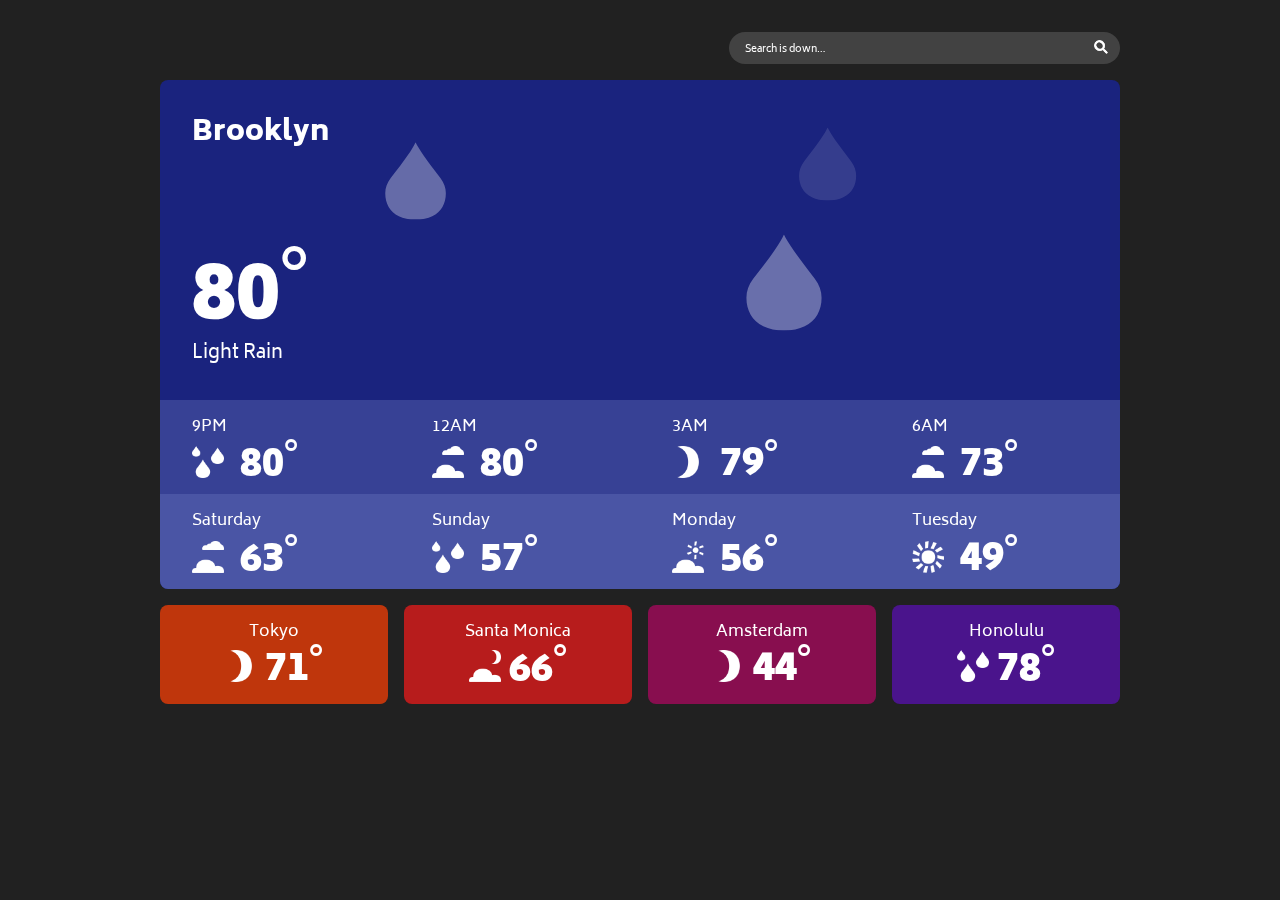
==== index.html @ 5db5c715 "stable release" ====
<!doctype html>
<html class="no-js" lang="">

<head>
	<meta charset="utf-8">
	<meta http-equiv="x-ua-compatible" content="ie=edge">
	<title>Weather App</title>
	<meta name="description" content="Simple weather app">
	<meta name="viewport" content="width=device-width, initial-scale=1, shrink-to-fit=no">

	<link rel="manifest" href="site.webmanifest">
	<link rel="apple-touch-icon" href="icon.png">
	<!-- Place favicon.ico in the root directory -->


	<link href="https://fonts.googleapis.com/css?family=Biryani:400,900" rel="stylesheet">
	<link rel="stylesheet" href="css/normalize.css">
	<link rel="stylesheet" href="css/main.css">
</head>

<body class="">
	<!--[if lte IE 9]>
		<p class="browserupgrade">You are using an <strong>outdated</strong> browser. Please <a href="https://browsehappy.com/">upgrade your browser</a> to improve your experience and security.</p>
	<![endif]-->

	<!-- Add your site or application content here -->
	
	<div id="largeBgImage">
	</div>
	<!-- /#largeBgImage -->

	<ul id="cardHolder" city="Holder">
		<li id="searchBox">
			<form id="searchUI" action="">
				<input type="text" id="searchTextbox" placeholder="Search is down…" value="Search is down…">
				
				<button id="searchToggle">
					<img id="iconSearch" src="img/search.png" alt="">
					<img id="iconClose" src="img/close.png" alt="">
				</button>
			</form>
			

			<h4>Favorite Cities</h4>
		</li>
		<li class="card" id="cardTokyo" city="Tokyo"></li>
		<li class="card" id="cardSantaMonica" city="SantaMonica"></li>
		<li class="card" id="cardAmsterdam" city="Amsterdam"></li>
		<li class="card" id="cardHonolulu" city="Honolulu"></li>
		<li class="card active" id="cardBrooklyn" city="Brooklyn">
			
		</li>
	</ul>
	<!-- /#cardHolder -->



	<script src="js/vendor/modernizr-3.6.0.min.js"></script>
	<script src="js/vendor/jquery-3.3.1.min.js"></script>
	<script src="js/vendor/rainbowvis.js"></script>
	<script src="js/plugins.js"></script>
	<script src="js/sampleData.js"></script>
	<script src="js/vectors.js"></script>
	<script src="js/main.min.js"></script>

</body>

</html>
---- css/main.css ----
/*! HTML5 Boilerplate v6.1.0 | MIT License | https://html5boilerplate.com/ */html{color:#222;font-size:1em;line-height:1.4}::-moz-selection{background:#b3d4fc;text-shadow:none}::selection{background:#b3d4fc;text-shadow:none}hr{display:block;height:1px;border:0;border-top:1px solid #ccc;margin:1em 0;padding:0}audio,canvas,iframe,img,svg,video{vertical-align:middle}fieldset{border:0;margin:0;padding:0}textarea{resize:vertical}.browserupgrade{margin:0.2em 0;background:#ccc;color:#000;padding:0.2em 0}body{font-family:'Biryani', sans-serif;font-weight:400;background-color:#212121}.textColorLight{color:#fff}.textColorDark{color:#000}img.weatherIcon{width:2rem;height:2rem;margin-top:-0.5rem}.weatherTemp{clear:none;display:inline-block;font-weight:900;font-size:1.5rem;line-height:1.5rem;padding-left:0.75rem}h1,h2,h3,h4,h5,h6{font-weight:400;margin:0;padding:0}h1{font-weight:900;font-size:1.75rem;line-height:1.75rem}h2{line-height:1.75rem}sup{font-weight:400}ul{list-style:none;margin:0;padding:0}#largeBgImage{display:none}ul#cardHolder{display:grid;grid-template-columns:repeat(12, 1fr);grid-template-rows:15px 15px 15px 15px auto;grid-column-gap:2rem;margin:15px 0;color:#fff}ul#cardHolder #searchBox{grid-column:10 / span 2;grid-row:1;width:3rem;height:3rem;padding-top:0.75rem;background-color:transparent;z-index:10}ul#cardHolder #searchBox #searchUI{display:flex;flex-direction:row;justify-content:space-between;margin:0}ul#cardHolder #searchBox #searchUI #searchTextbox{display:none;flex-grow:2;background-color:#424242;color:#fff;border-radius:1rem;border:0;margin-right:1rem;padding:1.25rem 1rem 1rem}ul#cardHolder #searchBox #searchUI #searchToggle{padding:1rem;border-radius:3rem;border:0;background-color:#E65100;box-shadow:0 0 8px 4px rgba(0,0,0,0.1);cursor:pointer}ul#cardHolder #searchBox #searchUI #searchToggle img{width:1.5rem;height:1.5rem}ul#cardHolder #searchBox #searchUI #searchToggle #iconSearch{display:inline}ul#cardHolder #searchBox #searchUI #searchToggle #iconClose{display:none}ul#cardHolder #searchBox h4{display:none;margin:2rem 0 0 1rem}ul#cardHolder li.card{grid-column:1 / span 12;border-radius:8px;overflow:hidden;height:30px;display:grid;grid-template-columns:1fr;-webkit-transition:height 250ms linear;-moz-transition:height 250ms linear;-ms-transition:height 250ms linear;-o-transition:height 250ms linear;transition:height 250ms linear}ul#cardHolder li.card canvas{grid-row:1;grid-column:1;z-index:1;display:none}ul#cardHolder li.card .cardHeader{grid-row:1;grid-column:1;z-index:2;display:none;padding:2.5rem 2rem 2rem}ul#cardHolder li.card .cardHeader .weatherIcon{display:none}ul#cardHolder li.card #extendedForecast{grid-row:2}ul#cardHolder li.card #extendedForecast li{background-color:#ddd;display:flex;flex-direction:row;justify-content:space-between;align-items:baseline;padding:1.5rem 1.5rem 1.25rem 2rem}ul#cardHolder li.card #extendedForecast li:nth-child(8){border-radius:0 0 8px 8px}ul#cardHolder li.card.active canvas{display:block}ul#cardHolder li.card.active .cardHeader{display:block;display:flex;flex-direction:column;justify-content:space-between}ul#cardHolder li.card.active .cardHeader .weatherTemp{font-size:5rem;line-height:5rem;padding-left:0}ul#cardHolder #cardTokyo{grid-row:1;background-color:#BF360C;z-index:1}ul#cardHolder #cardSantaMonica{grid-row:2;background-color:#B71C1C;z-index:2}ul#cardHolder #cardAmsterdam{grid-row:3;background-color:#880E4F;z-index:3}ul#cardHolder #cardHonolulu{grid-row:4;background-color:#4a148c;z-index:4}ul#cardHolder #cardBrooklyn{grid-row:5;background-color:#1A237E;z-index:5;height:auto;overflow:visible}body.searchMode ul#cardHolder{grid-template-rows:auto}body.searchMode ul#cardHolder #searchBox{grid-column:1 / span 12;grid-row:1;width:auto;height:auto;padding:1rem}body.searchMode ul#cardHolder #searchBox #searchUI #searchTextbox{display:inline-block}body.searchMode ul#cardHolder #searchBox #searchUI #searchButton{display:block;box-shadow:none;border-radius:0 1rem 1rem 0}body.searchMode ul#cardHolder #searchBox #searchUI #searchToggle{background-color:transparent;padding:0}body.searchMode ul#cardHolder #searchBox #searchUI #searchToggle #iconSearch{display:none}body.searchMode ul#cardHolder #searchBox #searchUI #searchToggle #iconClose{display:inline}body.searchMode ul#cardHolder #searchBox h4{display:block}body.searchMode ul#cardHolder li.card,body.searchMode ul#cardHolder li.card.active{height:auto;overflow:visible;border-radius:0;box-shadow:none;cursor:pointer}body.searchMode ul#cardHolder li.card .cardHeader,body.searchMode ul#cardHolder li.card.active .cardHeader{display:flex;flex-direction:row;justify-content:space-between;align-items:baseline;padding:1.5rem 1.5rem 1.25rem 2rem}body.searchMode ul#cardHolder li.card .cardHeader h1,body.searchMode ul#cardHolder li.card.active .cardHeader h1{font-size:1rem;font-weight:400;line-height:1.4rem;margin-top:0;margin-bottom:0;order:-1}body.searchMode ul#cardHolder li.card .cardHeader h2,body.searchMode ul#cardHolder li.card.active .cardHeader h2{font-size:1.17rem}body.searchMode ul#cardHolder li.card .cardHeader .weatherTemp,body.searchMode ul#cardHolder li.card.active .cardHeader .weatherTemp{font-size:1.5rem;line-height:1.5rem;padding-left:0.75rem}body.searchMode ul#cardHolder li.card .cardHeader .bigDesc,body.searchMode ul#cardHolder li.card.active .cardHeader .bigDesc{display:none}body.searchMode ul#cardHolder li.card .cardHeader .weatherIcon,body.searchMode ul#cardHolder li.card.active .cardHeader .weatherIcon{display:inline}body.searchMode ul#cardHolder li.card.active{cursor:pointer}body.searchMode ul#cardHolder li.card.active canvas{display:none}body.searchMode ul#cardHolder li.card.active #extendedForecast{display:none}body.searchMode ul#cardHolder #cardTokyo{grid-row:auto}body.searchMode ul#cardHolder #cardSantaMonica{grid-row:auto}body.searchMode ul#cardHolder #cardAmsterdam{grid-row:auto}body.searchMode ul#cardHolder #cardHonolulu{grid-row:auto}body.searchMode ul#cardHolder #cardBrooklyn{grid-row:auto}.hidden{display:none !important}.visuallyhidden{border:0;clip:rect(0 0 0 0);height:1px;margin:-1px;overflow:hidden;padding:0;position:absolute;width:1px;white-space:nowrap}.visuallyhidden.focusable:active,.visuallyhidden.focusable:focus{clip:auto;height:auto;margin:0;overflow:visible;position:static;width:auto;white-space:inherit}.invisible{visibility:hidden}.clearfix:before,.clearfix:after{content:" ";display:table}.clearfix:after{clear:both}@media only screen and (min-width: 700px){.weather{margin-top:1rem;display:block}.weatherTemp{font-size:2.5rem;padding-left:0.5rem}ul#cardHolder{grid-template-columns:repeat(12, 1fr);grid-template-rows:auto;grid-column-gap:1rem;margin:2rem;max-width:960px}ul#cardHolder #searchBox{grid-column:8 / span 5;grid-row:1;width:auto;height:auto;padding-top:0}ul#cardHolder #searchBox #searchUI{display:block;position:relative}ul#cardHolder #searchBox #searchUI #searchTextbox{display:inline-block;font-size:0.625rem;line-height:0.625rem;padding:0.75rem 1rem 0.5rem;margin-right:0;width:100%;height:2rem;-moz-box-sizing:border-box;-webkit-box-sizing:border-box;box-sizing:border-box}ul#cardHolder #searchBox #searchUI #searchToggle{padding:0.4rem 0.75rem;background-color:transparent;position:absolute;right:0;top:0;box-shadow:none}ul#cardHolder #searchBox #searchUI #searchToggle img{width:0.875rem;height:0.875rem}ul#cardHolder #searchBox #searchUI #searchToggle #iconSearch{display:inline}ul#cardHolder #searchBox #searchUI #searchToggle #iconClose{display:none}ul#cardHolder li.card{overflow:visible;height:auto;margin-top:1rem}ul#cardHolder li.card .cardHeader{display:block}ul#cardHolder li.card .cardHeader h2{font-size:1.17rem}ul#cardHolder li.card #extendedForecast{display:grid;grid-template-columns:repeat(4, 1fr)}ul#cardHolder li.card #extendedForecast li{flex-wrap:wrap;justify-content:flex-start;padding:1rem}ul#cardHolder li.card #extendedForecast li .time{flex-basis:100%}ul#cardHolder li.card #extendedForecast li .weather{flex-basis:100%;display:flex;flex-direction:row}ul#cardHolder li.card #extendedForecast li .weather img.weatherIcon{margin-right:0.5rem}ul#cardHolder li.card #extendedForecast li:nth-child(5){border-radius:0 0 0 8px}ul#cardHolder li.card #extendedForecast li:nth-child(8){border-radius:0 0 8px 0}ul#cardHolder #cardTokyo,ul#cardHolder #cardSantaMonica,ul#cardHolder #cardAmsterdam,ul#cardHolder #cardHonolulu{cursor:pointer}ul#cardHolder #cardTokyo .cardHeader,ul#cardHolder #cardSantaMonica .cardHeader,ul#cardHolder #cardAmsterdam .cardHeader,ul#cardHolder #cardHonolulu .cardHeader{padding:1rem;text-align:center}ul#cardHolder #cardTokyo .cardHeader h1,ul#cardHolder #cardSantaMonica .cardHeader h1,ul#cardHolder #cardAmsterdam .cardHeader h1,ul#cardHolder #cardHonolulu .cardHeader h1{font-size:1rem;font-weight:400;line-height:1.4rem}ul#cardHolder #cardTokyo .cardHeader .bigDesc,ul#cardHolder #cardSantaMonica .cardHeader .bigDesc,ul#cardHolder #cardAmsterdam .cardHeader .bigDesc,ul#cardHolder #cardHonolulu .cardHeader .bigDesc{display:none}ul#cardHolder #cardTokyo .cardHeader .weatherIcon,ul#cardHolder #cardSantaMonica .cardHeader .weatherIcon,ul#cardHolder #cardAmsterdam .cardHeader .weatherIcon,ul#cardHolder #cardHonolulu .cardHeader .weatherIcon{display:inline-block;margin-top:-1.25rem}ul#cardHolder #cardTokyo{grid-column:1 / span 3;grid-row:3}ul#cardHolder #cardSantaMonica{grid-column:4 / span 3;grid-row:3}ul#cardHolder #cardAmsterdam{grid-column:7 / span 3;grid-row:3}ul#cardHolder #cardHonolulu{grid-column:10 / span 3;grid-row:3}ul#cardHolder #cardBrooklyn{grid-column:1 / span 12;grid-row:2}}@media only screen and (min-width: 1024px){#largeBgImage{display:block;z-index:-1;position:fixed;top:0;left:0;right:0;bottom:0;background-image:url("https://untappedcities-wpengine.netdna-ssl.com/wp-content/uploads/2017/06/2_The-Top-10-Secrets-of-Downtown-Brooklyn-in-NYC_Brooklyn-Bridge_Sunset_NYC_Untapped-Cities.v1.jpg");background-size:cover;opacity:0.02}ul#cardHolder{margin:2rem auto}ul#cardHolder li.card #extendedForecast li{padding:1rem 2rem}}@media print{*,*:before,*:after{background:transparent !important;color:#000 !important;-webkit-box-shadow:none !important;box-shadow:none !important;text-shadow:none !important}a,a:visited{text-decoration:underline}a[href]:after{content:" (" attr(href) ")"}abbr[title]:after{content:" (" attr(title) ")"}a[href^="#"]:after,a[href^="javascript:"]:after{content:""}pre{white-space:pre-wrap !important}pre,blockquote{border:1px solid #999;page-break-inside:avoid}thead{display:table-header-group}tr,img{page-break-inside:avoid}p,h2,h3{orphans:3;widows:3}h2,h3{page-break-after:avoid}}
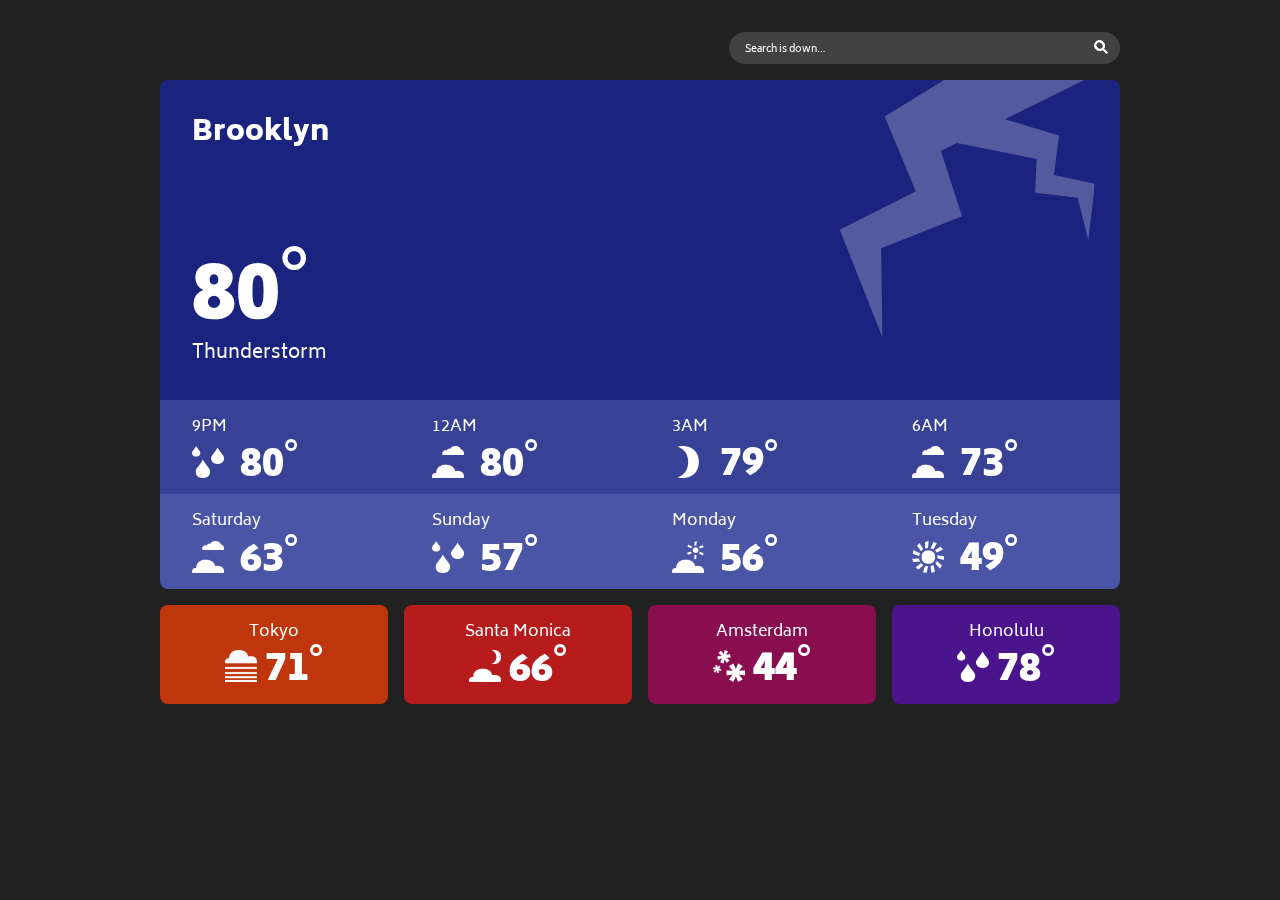
==== commit eb9d2770: "updating the favicon" ====
--- a/index.html
+++ b/index.html
@@ -10,6 +10,7 @@
 
 	<link rel="manifest" href="site.webmanifest">
 	<link rel="apple-touch-icon" href="icon.png">
+	<link rel="icon" type="image/png" href="icon.png">
 	<!-- Place favicon.ico in the root directory -->
 
 
